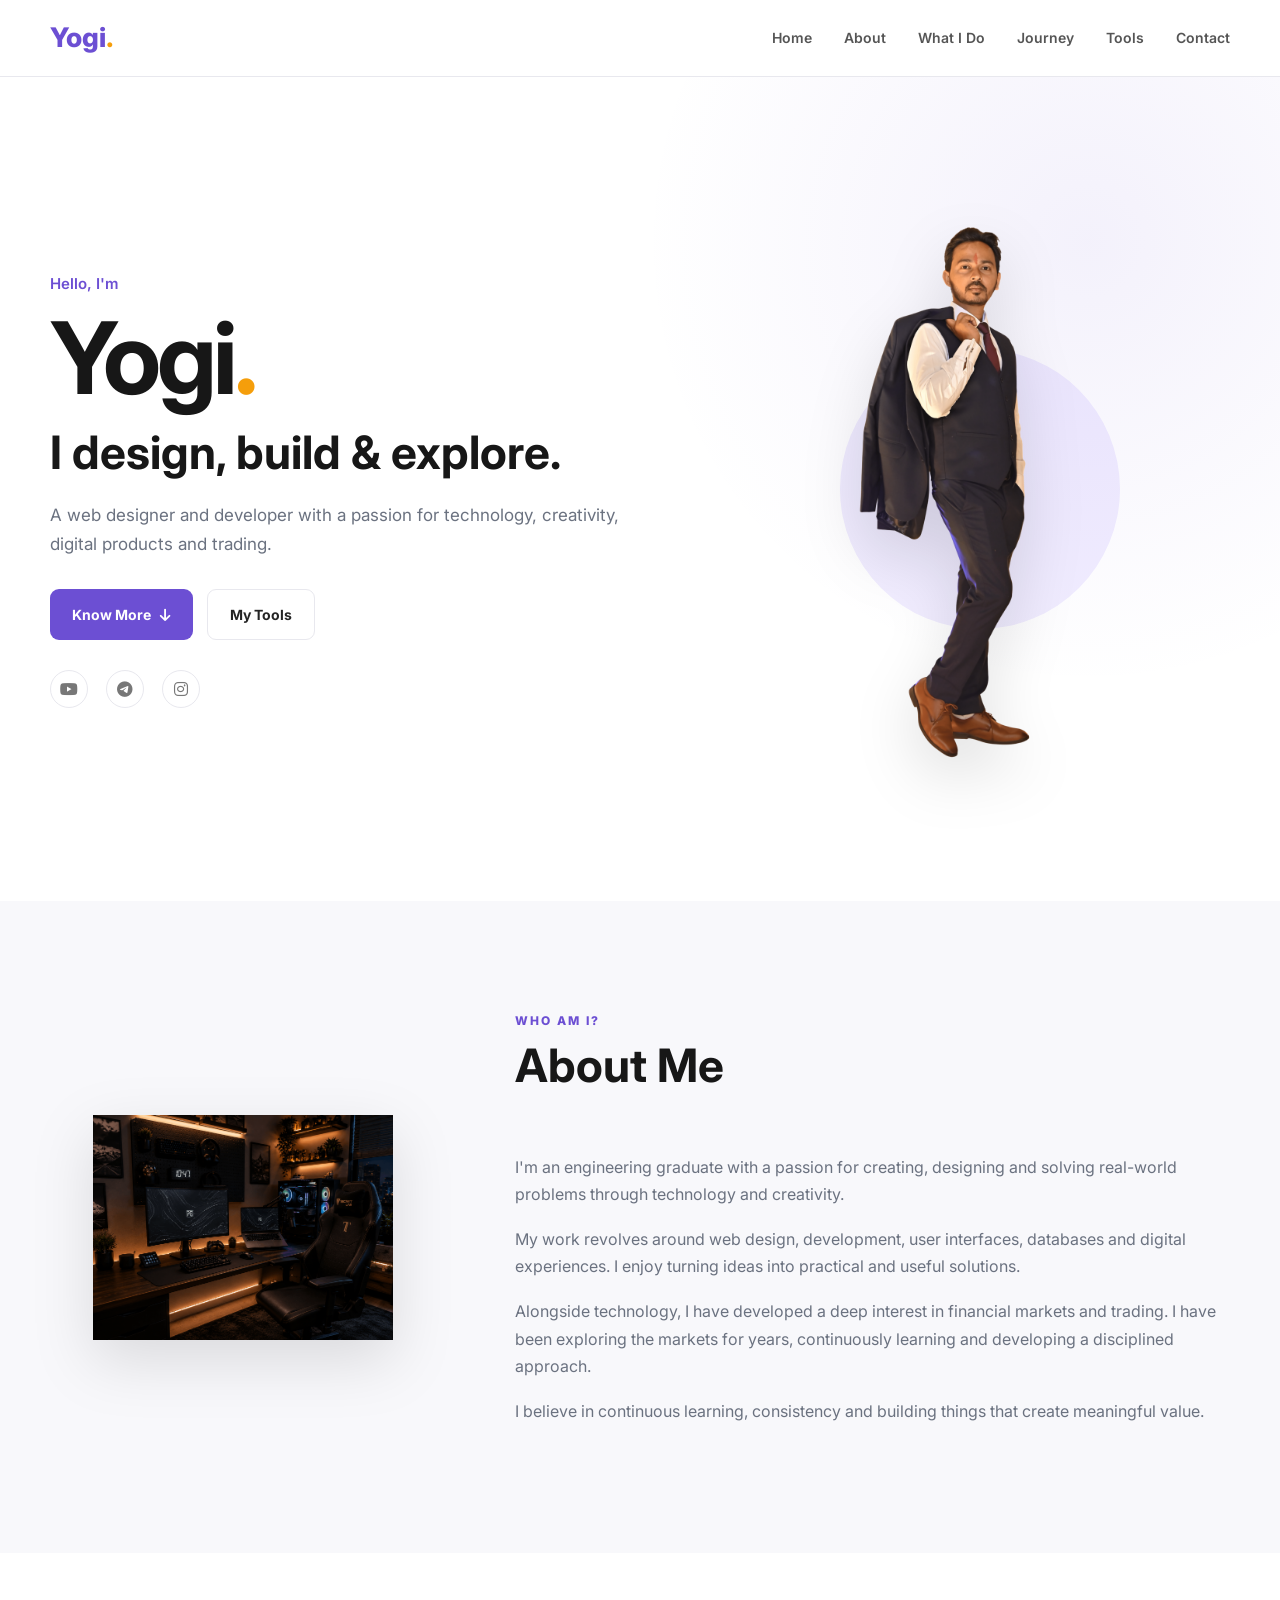
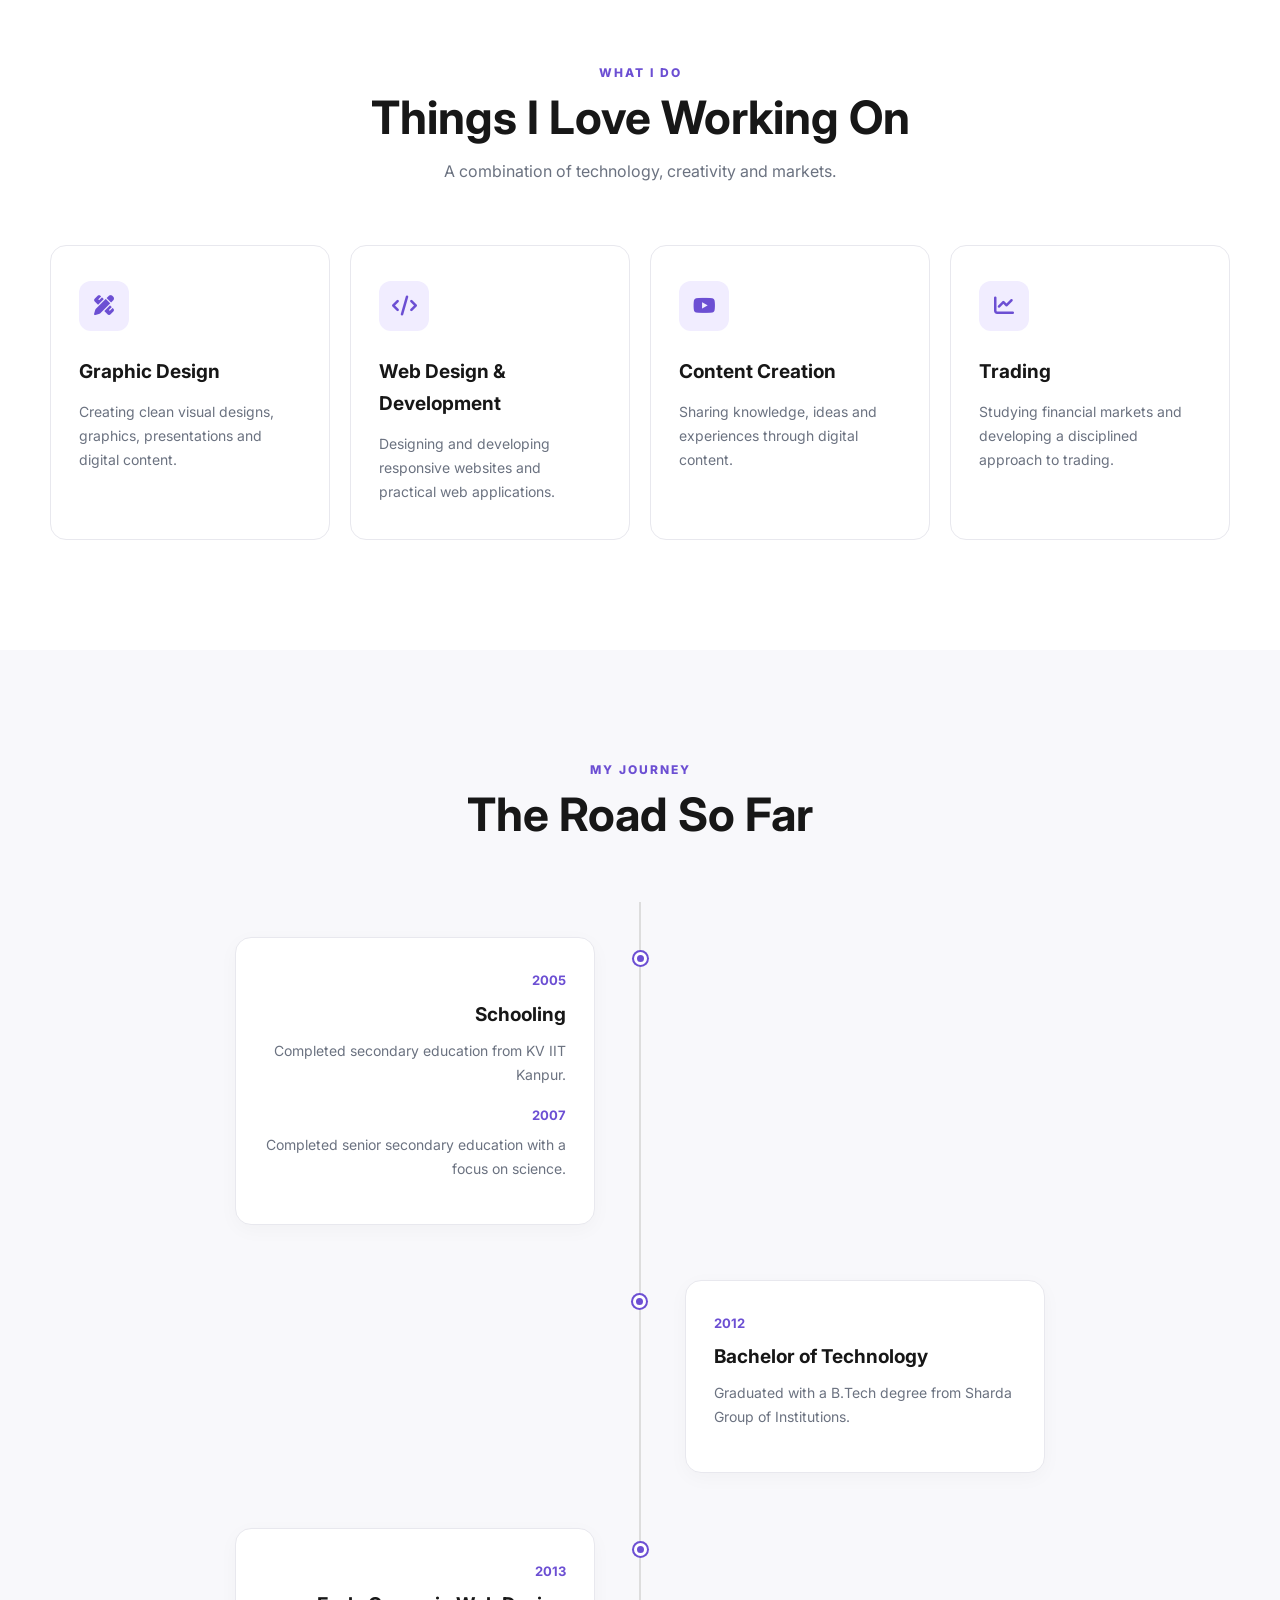
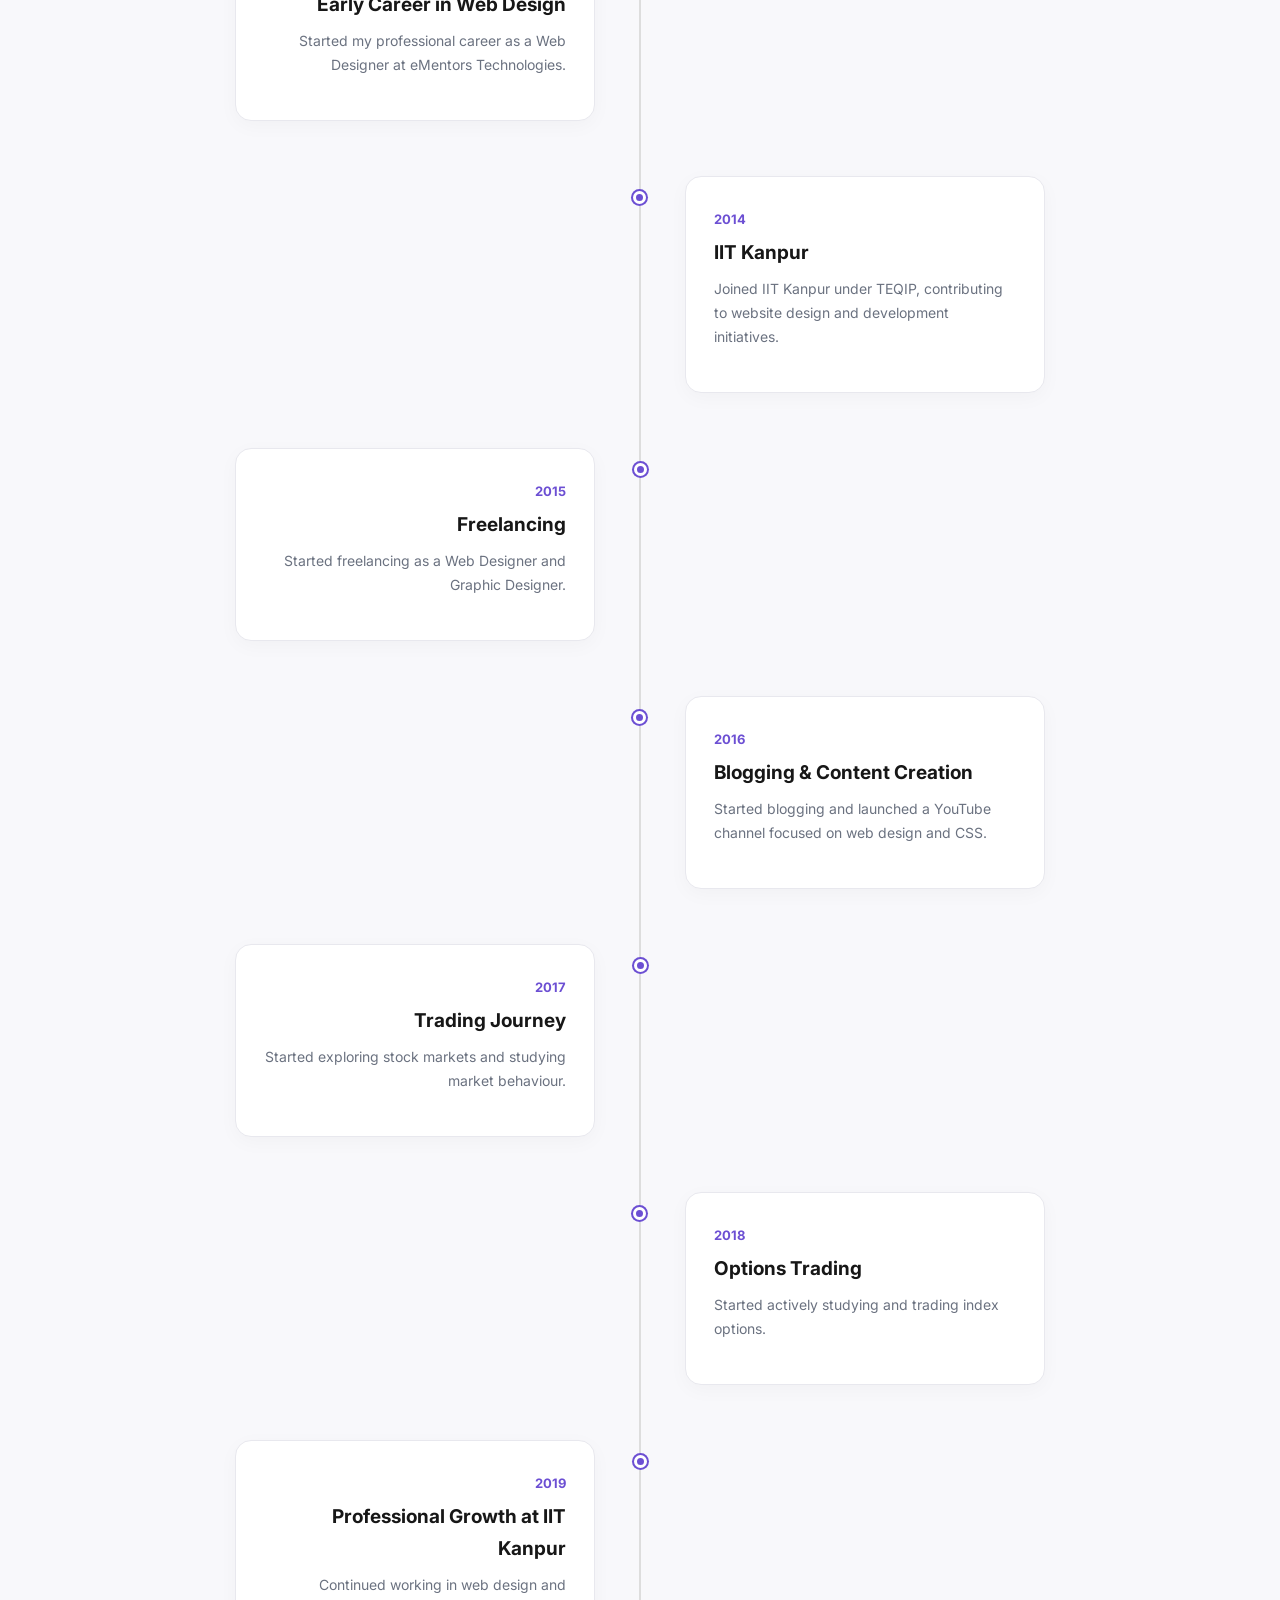
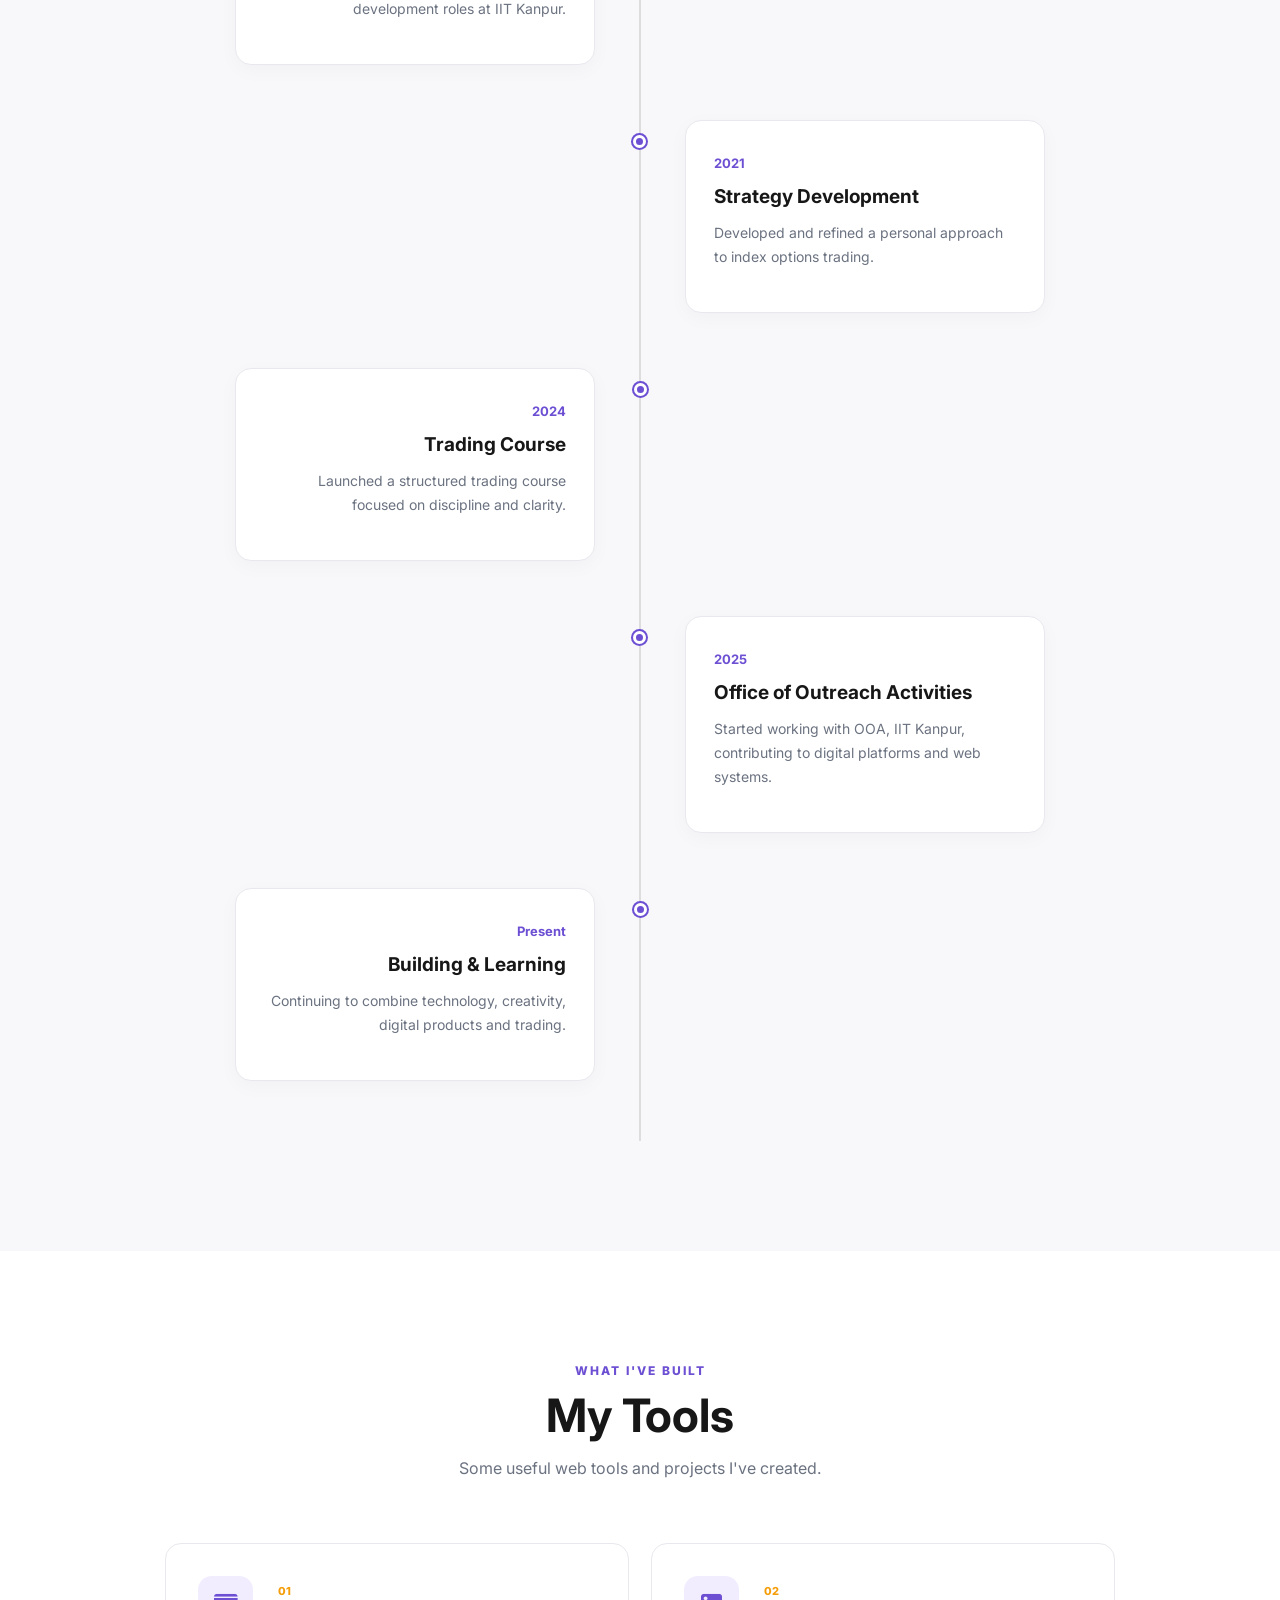
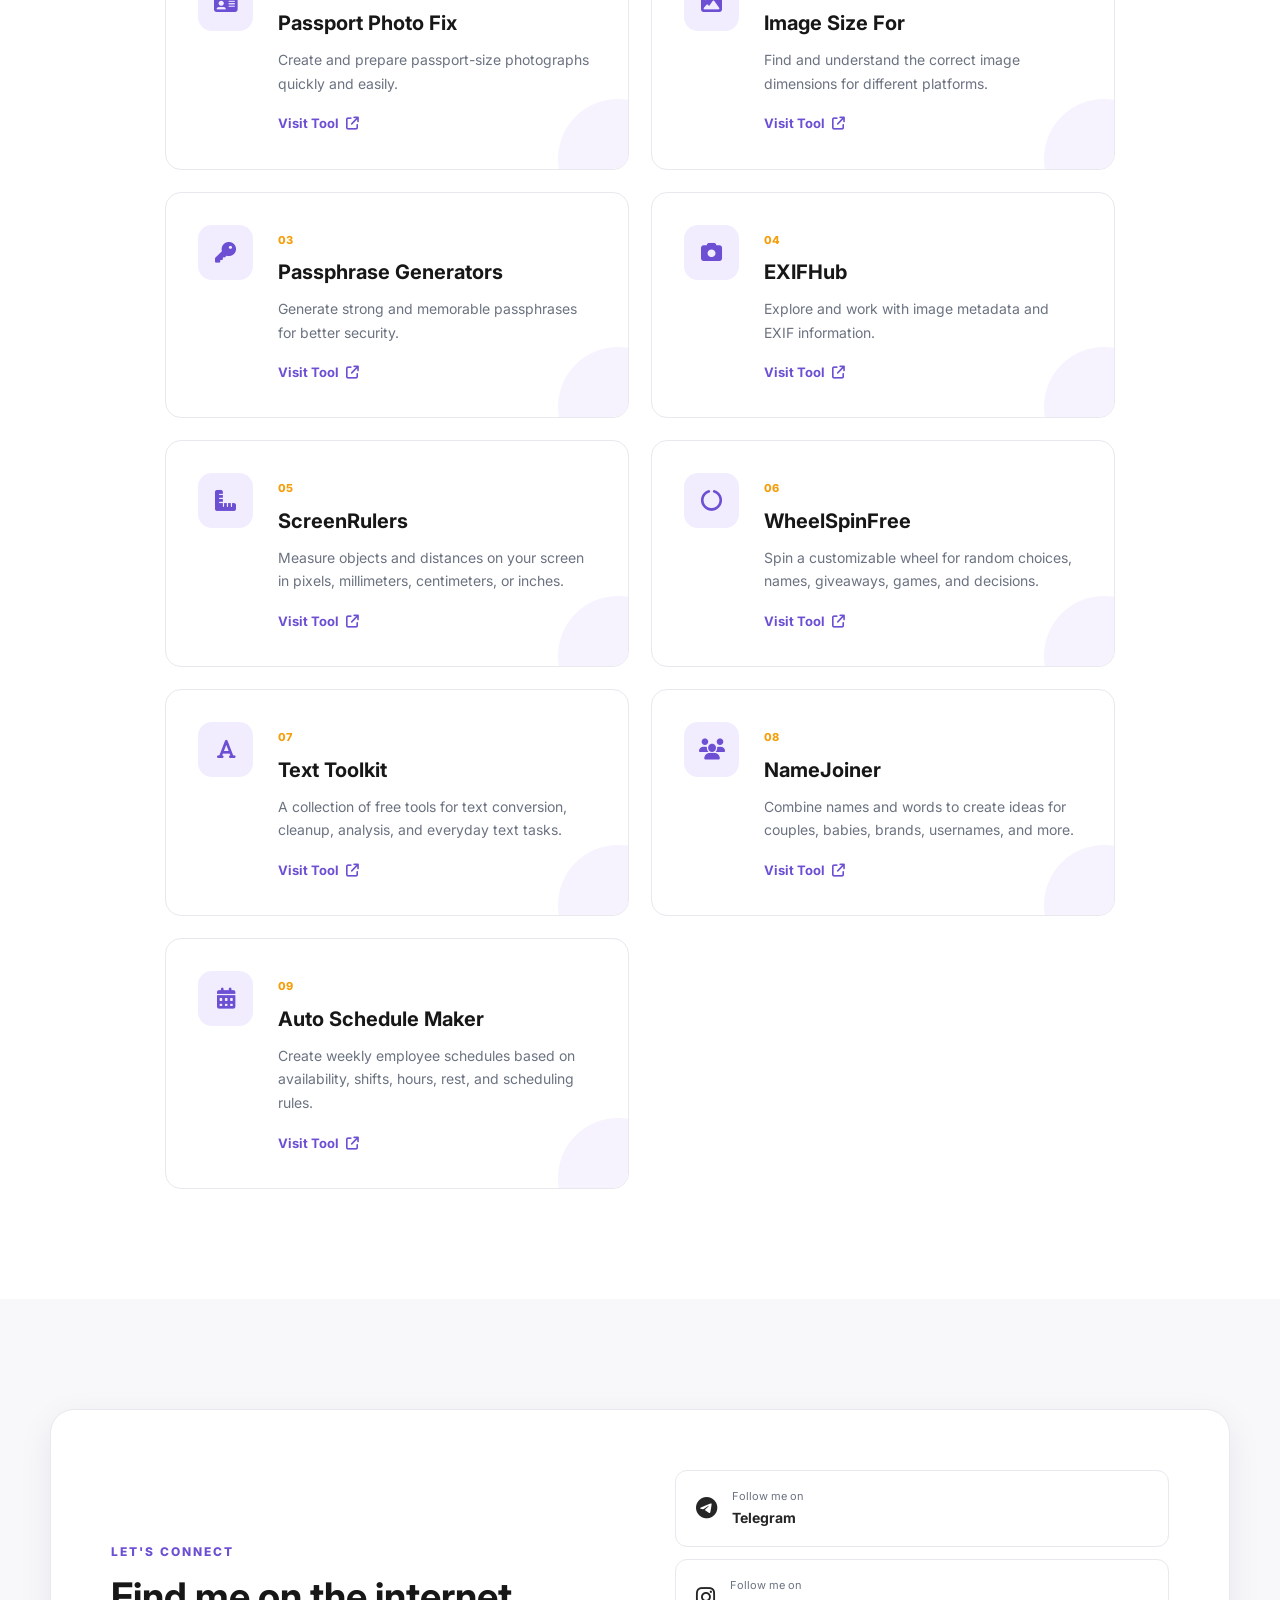
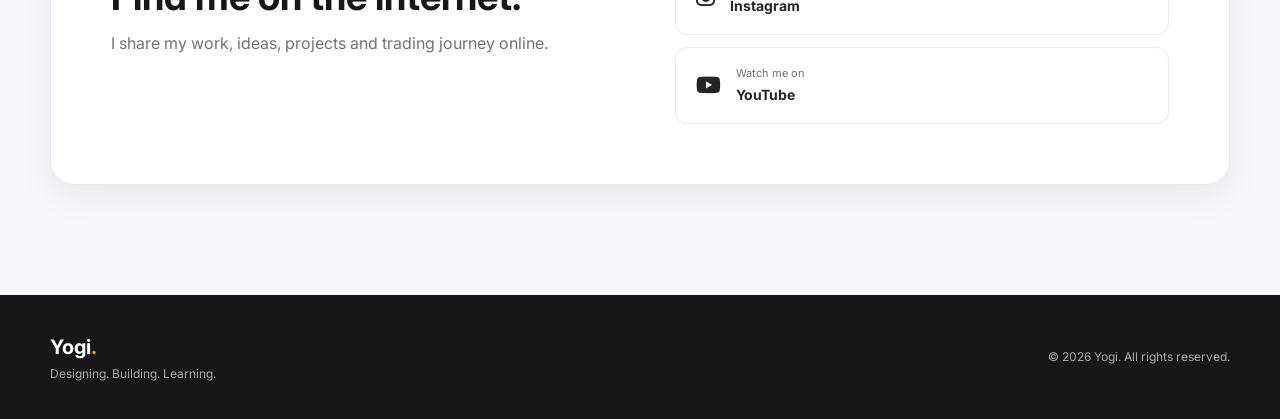
==== index.html @ 20ca82a8 "Add files via upload" ====
<!DOCTYPE html>
<html lang="en">
<head>
    <meta charset="UTF-8">
    <meta name="viewport" content="width=device-width, initial-scale=1.0">

    <title>Yogi | Designer, Developer & Trader</title>

    <meta name="description"
          content="Personal website of Yogi — web designer, developer, content creator and trader.">

    <link rel="icon" href="images/favicon.png">

    <!-- Google Font -->
    <link rel="preconnect" href="https://fonts.googleapis.com">
    <link rel="preconnect" href="https://fonts.gstatic.com" crossorigin>

    <link href="https://fonts.googleapis.com/css2?family=Inter:wght@400;500;600;700;800&display=swap"
          rel="stylesheet">

    <!-- Font Awesome -->
    <link rel="stylesheet"
          href="https://cdnjs.cloudflare.com/ajax/libs/font-awesome/6.5.2/css/all.min.css">

    <link rel="stylesheet" href="css/style.css">
</head>

<body>

<!-- ================= HEADER ================= -->

<header class="header" id="header">

    <div class="container nav-container">

        <a href="#home" class="logo">
            Yogi<span>.</span>
        </a>

        <nav class="nav" id="nav">

            <a href="#home">Home</a>
            <a href="#about">About</a>
            <a href="#services">What I Do</a>
            <a href="#journey">Journey</a>
            <a href="#tools">Tools</a>
            <a href="#contact">Contact</a>

        </nav>

        <button class="menu-toggle" id="menuToggle" aria-label="Toggle Menu">
            <i class="fa-solid fa-bars"></i>
        </button>

    </div>

</header>


<main>

<!-- ================= HERO ================= -->

<section class="hero" id="home">

    <div class="container hero-container">

        <div class="hero-content">

            <span class="hero-small">
                Hello, I'm
            </span>

            <h1>
                Yogi<span>.</span>
            </h1>

            <h2>
                I design, build & explore.
            </h2>

            <p>
                A web designer and developer with a passion for
                technology, creativity, digital products and trading.
            </p>

            <div class="hero-buttons">

                <a href="#about" class="btn btn-primary">
                    Know More
                    <i class="fa-solid fa-arrow-down"></i>
                </a>

                <a href="#tools" class="btn btn-outline">
                    My Tools
                </a>

            </div>

            <div class="social-links">

                <a href="https://www.youtube.com/@csPoint" target="_blank" aria-label="YouTube">
                    <i class="fa-brands fa-youtube"></i>
                </a>

                <a href="http://t.me/trade_index_option" target="_blank" aria-label="Telegram">
                    <i class="fa-brands fa-telegram"></i>
                </a>

                <a href="https://www.instagram.com/the.disciplined__trader" target="_blank" aria-label="Instagram">
                    <i class="fa-brands fa-instagram"></i>
                </a>

            </div>

        </div>


        <div class="hero-image">

            <div class="image-wrapper">

                <img src="images/Yogi21.png"
                     alt="Yogi">

            </div>

        </div>

    </div>

</section>


<!-- ================= ABOUT ================= -->

<section class="section about" id="about">

    <div class="container">


        <div class="about-grid">

            <div class="about-image">

                <img src="images/workstation.png"
                     alt="Yogi">

            </div>


            <div class="about-content">
                <div class="section-heading">

                    <span>WHO AM I?</span>

                    <h2>
                        About Me
                    </h2>

                </div>


                <p>
                    I'm an engineering graduate with a passion for
                    creating, designing and solving real-world problems
                    through technology and creativity.
                </p>

                <p>
                    My work revolves around web design, development,
                    user interfaces, databases and digital experiences.
                    I enjoy turning ideas into practical and useful
                    solutions.
                </p>

                <p>
                    Alongside technology, I have developed a deep
                    interest in financial markets and trading. I have
                    been exploring the markets for years, continuously
                    learning and developing a disciplined approach.
                </p>

                <p>
                    I believe in continuous learning, consistency and
                    building things that create meaningful value.
                </p>

<!--
                <div class="skills">

                    <div class="skill">

                        <div class="skill-header">
                            <span>HTML / CSS</span>
                            <span>95%</span>
                        </div>

                        <div class="skill-bar">
                            <span style="width:95%"></span>
                        </div>

                    </div>


                    <div class="skill">

                        <div class="skill-header">
                            <span>PHP / Drupal</span>
                            <span>85%</span>
                        </div>

                        <div class="skill-bar">
                            <span style="width:85%"></span>
                        </div>

                    </div>


                    <div class="skill">

                        <div class="skill-header">
                            <span>JavaScript</span>
                            <span>75%</span>
                        </div>

                        <div class="skill-bar">
                            <span style="width:75%"></span>
                        </div>

                    </div>


                    <div class="skill">

                        <div class="skill-header">
                            <span>Graphic Design</span>
                            <span>90%</span>
                        </div>

                        <div class="skill-bar">
                            <span style="width:90%"></span>
                        </div>

                    </div>

                </div>
-->
            </div>

        </div>

    </div>

</section>


<!-- ================= SERVICES ================= -->

<section class="section services" id="services">

    <div class="container">

        <div class="section-heading center">

            <span>WHAT I DO</span>

            <h2>
                Things I Love Working On
            </h2>

            <p>
                A combination of technology, creativity and markets.
            </p>

        </div>


        <div class="services-grid">

            <div class="service-card">

                <div class="service-icon">
                    <i class="fa-solid fa-pen-ruler"></i>
                </div>

                <h3>
                    Graphic Design
                </h3>

                <p>
                    Creating clean visual designs, graphics,
                    presentations and digital content.
                </p>

            </div>


            <div class="service-card">

                <div class="service-icon">
                    <i class="fa-solid fa-code"></i>
                </div>

                <h3>
                    Web Design & Development
                </h3>

                <p>
                    Designing and developing responsive websites
                    and practical web applications.
                </p>

            </div>


            <div class="service-card">

                <div class="service-icon">
                    <i class="fa-brands fa-youtube"></i>
                </div>

                <h3>
                    Content Creation
                </h3>

                <p>
                    Sharing knowledge, ideas and experiences
                    through digital content.
                </p>

            </div>


            <div class="service-card">

                <div class="service-icon">
                    <i class="fa-solid fa-chart-line"></i>
                </div>

                <h3>
                    Trading
                </h3>

                <p>
                    Studying financial markets and developing
                    a disciplined approach to trading.
                </p>

            </div>

        </div>

    </div>

</section>


<!-- ================= JOURNEY ================= -->

<section class="section journey" id="journey">

    <div class="container">

        <div class="section-heading center">

            <span>MY JOURNEY</span>

            <h2>
                The Road So Far
            </h2>

        </div>


        <div class="timeline">


            <!-- 2005 -->

            <div class="timeline-item">

                <div class="timeline-dot"></div>

                <div class="timeline-content">

                    <span class="timeline-year">
                        2005
                    </span>

                    <h3>
                        Schooling
                    </h3>

                    <p>
                        Completed secondary education from
                        KV IIT Kanpur.
                    </p>

                    <span class="timeline-year">
                        2007
                    </span>

                    <p>
                        Completed senior secondary education
                        with a focus on science.
                    </p>

                </div>

            </div>


            <!-- 2012 -->

            <div class="timeline-item">

                <div class="timeline-dot"></div>

                <div class="timeline-content">

                    <span class="timeline-year">
                        2012
                    </span>

                    <h3>
                        Bachelor of Technology
                    </h3>

                    <p>
                        Graduated with a B.Tech degree from
                        Sharda Group of Institutions.
                    </p>

                </div>

            </div>


            <!-- 2013 -->

            <div class="timeline-item">

                <div class="timeline-dot"></div>

                <div class="timeline-content">

                    <span class="timeline-year">
                        2013
                    </span>

                    <h3>
                        Early Career in Web Design
                    </h3>

                    <p>
                        Started my professional career as a
                        Web Designer at eMentors Technologies.
                    </p>

                </div>

            </div>


            <!-- 2014 -->

            <div class="timeline-item">

                <div class="timeline-dot"></div>

                <div class="timeline-content">

                    <span class="timeline-year">
                        2014
                    </span>

                    <h3>
                        IIT Kanpur
                    </h3>

                    <p>
                        Joined IIT Kanpur under TEQIP,
                        contributing to website design and
                        development initiatives.
                    </p>

                </div>

            </div>


            <!-- 2015 -->

            <div class="timeline-item">

                <div class="timeline-dot"></div>

                <div class="timeline-content">

                    <span class="timeline-year">
                        2015
                    </span>

                    <h3>
                        Freelancing
                    </h3>

                    <p>
                        Started freelancing as a Web Designer
                        and Graphic Designer.
                    </p>

                </div>

            </div>


            <!-- 2016 -->

            <div class="timeline-item">

                <div class="timeline-dot"></div>

                <div class="timeline-content">

                    <span class="timeline-year">
                        2016
                    </span>

                    <h3>
                        Blogging & Content Creation
                    </h3>

                    <p>
                        Started blogging and launched a YouTube
                        channel focused on web design and CSS.
                    </p>

                </div>

            </div>


            <!-- 2017 -->

            <div class="timeline-item">

                <div class="timeline-dot"></div>

                <div class="timeline-content">

                    <span class="timeline-year">
                        2017
                    </span>

                    <h3>
                        Trading Journey
                    </h3>

                    <p>
                        Started exploring stock markets and
                        studying market behaviour.
                    </p>

                </div>

            </div>


            <!-- 2018 -->

            <div class="timeline-item">

                <div class="timeline-dot"></div>

                <div class="timeline-content">

                    <span class="timeline-year">
                        2018
                    </span>

                    <h3>
                        Options Trading
                    </h3>

                    <p>
                        Started actively studying and trading
                        index options.
                    </p>

                </div>

            </div>


            <!-- 2019 -->

            <div class="timeline-item">

                <div class="timeline-dot"></div>

                <div class="timeline-content">

                    <span class="timeline-year">
                        2019
                    </span>

                    <h3>
                        Professional Growth at IIT Kanpur
                    </h3>

                    <p>
                        Continued working in web design and
                        development roles at IIT Kanpur.
                    </p>

                </div>

            </div>


            <!-- 2021 -->

            <div class="timeline-item">

                <div class="timeline-dot"></div>

                <div class="timeline-content">

                    <span class="timeline-year">
                        2021
                    </span>

                    <h3>
                        Strategy Development
                    </h3>

                    <p>
                        Developed and refined a personal
                        approach to index options trading.
                    </p>

                </div>

            </div>


            <!-- 2024 -->

            <div class="timeline-item">

                <div class="timeline-dot"></div>

                <div class="timeline-content">

                    <span class="timeline-year">
                        2024
                    </span>

                    <h3>
                        Trading Course
                    </h3>

                    <p>
                        Launched a structured trading course
                        focused on discipline and clarity.
                    </p>

                </div>

            </div>


            <!-- 2025 -->

            <div class="timeline-item">

                <div class="timeline-dot"></div>

                <div class="timeline-content">

                    <span class="timeline-year">
                        2025
                    </span>

                    <h3>
                        Office of Outreach Activities
                    </h3>

                    <p>
                        Started working with OOA, IIT Kanpur,
                        contributing to digital platforms and
                        web systems.
                    </p>

                </div>

            </div>


            <!-- Present -->

            <div class="timeline-item">

                <div class="timeline-dot"></div>

                <div class="timeline-content">

                    <span class="timeline-year">
                        Present
                    </span>

                    <h3>
                        Building & Learning
                    </h3>

                    <p>
                        Continuing to combine technology,
                        creativity, digital products and
                        trading.
                    </p>

                </div>

            </div>

        </div>

    </div>

</section>


<!-- ================= TOOLS ================= -->
<section class="section tools" id="tools">
    <div class="container">
        <div class="section-heading center">
            <span>WHAT I'VE BUILT</span>
            <h2>My Tools</h2>
            <p>Some useful web tools and projects I've created.</p>
        </div>

        <div class="tools-grid">

            <!-- Passport Photo Fix -->
            <a href="https://passportphotofix.com/" target="_blank" class="tool-card">
                <div class="tool-icon">
                    <i class="fa-solid fa-id-card"></i>
                </div>
                <div class="tool-content">
                    <span class="tool-number">01</span>
                    <h3>Passport Photo Fix</h3>
                    <p>Create and prepare passport-size photographs quickly and easily.</p>
                    <span class="tool-link">
                        Visit Tool
                        <i class="fa-solid fa-arrow-up-right-from-square"></i>
                    </span>
                </div>
            </a>

            <!-- Image Size For -->
            <a href="https://imagesizefor.com/" target="_blank" class="tool-card">
                <div class="tool-icon">
                    <i class="fa-solid fa-image"></i>
                </div>
                <div class="tool-content">
                    <span class="tool-number">02</span>
                    <h3>Image Size For</h3>
                    <p>Find and understand the correct image dimensions for different platforms.</p>
                    <span class="tool-link">
                        Visit Tool
                        <i class="fa-solid fa-arrow-up-right-from-square"></i>
                    </span>
                </div>
            </a>

            <!-- Passphrase Generators -->
            <a href="https://passphrasegenerators.com/" target="_blank" class="tool-card">
                <div class="tool-icon">
                    <i class="fa-solid fa-key"></i>
                </div>
                <div class="tool-content">
                    <span class="tool-number">03</span>
                    <h3>Passphrase Generators</h3>
                    <p>Generate strong and memorable passphrases for better security.</p>
                    <span class="tool-link">
                        Visit Tool
                        <i class="fa-solid fa-arrow-up-right-from-square"></i>
                    </span>
                </div>
            </a>

            <!-- EXIFHub -->
            <a href="https://exifhub.com/" target="_blank" class="tool-card">
                <div class="tool-icon">
                    <i class="fa-solid fa-camera"></i>
                </div>
                <div class="tool-content">
                    <span class="tool-number">04</span>
                    <h3>EXIFHub</h3>
                    <p>Explore and work with image metadata and EXIF information.</p>
                    <span class="tool-link">
                        Visit Tool
                        <i class="fa-solid fa-arrow-up-right-from-square"></i>
                    </span>
                </div>
            </a>

            <!-- ScreenRulers -->
            <a href="https://screenrulers.com/" target="_blank" class="tool-card">
                <div class="tool-icon">
                    <i class="fa-solid fa-ruler-combined"></i>
                </div>
                <div class="tool-content">
                    <span class="tool-number">05</span>
                    <h3>ScreenRulers</h3>
                    <p>Measure objects and distances on your screen in pixels, millimeters, centimeters, or inches.</p>
                    <span class="tool-link">
                        Visit Tool
                        <i class="fa-solid fa-arrow-up-right-from-square"></i>
                    </span>
                </div>
            </a>

            <!-- WheelSpinFree -->
            <a href="https://wheelspinfree.com/" target="_blank" class="tool-card">
                <div class="tool-icon">
                    <i class="fa-solid fa-circle-notch"></i>
                </div>
                <div class="tool-content">
                    <span class="tool-number">06</span>
                    <h3>WheelSpinFree</h3>
                    <p>Spin a customizable wheel for random choices, names, giveaways, games, and decisions.</p>
                    <span class="tool-link">
                        Visit Tool
                        <i class="fa-solid fa-arrow-up-right-from-square"></i>
                    </span>
                </div>
            </a>

            <!-- Text Toolkit -->
            <a href="https://texttoolkit.dev/" target="_blank" class="tool-card">
                <div class="tool-icon">
                    <i class="fa-solid fa-font"></i>
                </div>
                <div class="tool-content">
                    <span class="tool-number">07</span>
                    <h3>Text Toolkit</h3>
                    <p>A collection of free tools for text conversion, cleanup, analysis, and everyday text tasks.</p>
                    <span class="tool-link">
                        Visit Tool
                        <i class="fa-solid fa-arrow-up-right-from-square"></i>
                    </span>
                </div>
            </a>

            <!-- NameJoiner -->
            <a href="https://namejoiner.com/" target="_blank" class="tool-card">
                <div class="tool-icon">
                    <i class="fa-solid fa-users"></i>
                </div>
                <div class="tool-content">
                    <span class="tool-number">08</span>
                    <h3>NameJoiner</h3>
                    <p>Combine names and words to create ideas for couples, babies, brands, usernames, and more.</p>
                    <span class="tool-link">
                        Visit Tool
                        <i class="fa-solid fa-arrow-up-right-from-square"></i>
                    </span>
                </div>
            </a>

            <!-- Auto Schedule Maker -->
            <a href="https://autoschedulemaker.com/" target="_blank" class="tool-card">
                <div class="tool-icon">
                    <i class="fa-solid fa-calendar-days"></i>
                </div>
                <div class="tool-content">
                    <span class="tool-number">09</span>
                    <h3>Auto Schedule Maker</h3>
                    <p>Create weekly employee schedules based on availability, shifts, hours, rest, and scheduling rules.</p>
                    <span class="tool-link">
                        Visit Tool
                        <i class="fa-solid fa-arrow-up-right-from-square"></i>
                    </span>
                </div>
            </a>

        </div>
    </div>
</section>

<!-- ================= CONTACT ================= -->

<section class="section contact" id="contact">

    <div class="container">

        <div class="contact-box">

            <div class="contact-content">

                <span>
                    LET'S CONNECT
                </span>

                <h2>
                    Find me on the internet.
                </h2>

                <p>
                    I share my work, ideas, projects and
                    trading journey online.
                </p>

            </div>


            <div class="contact-links">

                <a href="http://t.me/trade_index_option" target="_blank">

                    <i class="fa-brands fa-telegram"></i>

                    <div>
                        <small>Follow me on</small>
                        <strong>Telegram</strong>
                    </div>

                </a>


                <a href="https://www.instagram.com/the.disciplined__trader" target="_blank">

                    <i class="fa-brands fa-instagram"></i>

                    <div>
                        <small>Follow me on</small>
                        <strong>Instagram</strong>
                    </div>

                </a>


                <a href="https://www.youtube.com/@csPoint" target="_blank">

                    <i class="fa-brands fa-youtube"></i>

                    <div>
                        <small>Watch me on</small>
                        <strong>YouTube</strong>
                    </div>

                </a>

            </div>

        </div>

    </div>

</section>

</main>


<!-- ================= FOOTER ================= -->

<footer class="footer">

    <div class="container footer-container">

        <div>
            <strong>Yogi<span>.</span></strong>

            <p>
                Designing. Building. Learning.
            </p>
        </div>


        <p>
            © <span id="year"></span> Yogi. All rights reserved.
        </p>

    </div>

</footer>


<script src="js/script.js"></script>

</body>
</html>
---- css/style.css ----
/* =========================================
   RESET
========================================= */

* {
    margin: 0;
    padding: 0;
    box-sizing: border-box;
}

html {
    scroll-behavior: smooth;
}

body {
    font-family: "Inter", sans-serif;
    background: #ffffff;
    color: #252525;
    line-height: 1.7;
}

img {
    max-width: 100%;
    display: block;
}

a {
    text-decoration: none;
    color: inherit;
}

button {
    font-family: inherit;
}


/* =========================================
   VARIABLES
========================================= */

:root {

    --primary: #6c4fd3;
    --primary-dark: #553bb5;
    --secondary: #f59e0b;

    --text: #242424;
    --text-light: #6b7280;

    --heading: #171717;

    --background: #ffffff;
    --background-soft: #f8f8fb;

    --border: #e8e8ee;

    --card: #ffffff;

    --shadow:
        0 10px 35px rgba(30, 30, 60, 0.07);

    --radius: 16px;

    --container: 1180px;
}


/* =========================================
   CONTAINER
========================================= */

.container {
    width: min(var(--container), calc(100% - 40px));
    margin: auto;
}


/* =========================================
   HEADER
========================================= */

.header {
    position: sticky;
    top: 0;
    z-index: 1000;

    background: rgba(255, 255, 255, 0.94);

    backdrop-filter: blur(12px);

    border-bottom: 1px solid var(--border);
}

.nav-container {
    height: 76px;

    display: flex;
    align-items: center;
    justify-content: space-between;
}

.logo {
    font-size: 27px;
    font-weight: 800;

    color: var(--primary);
}

.logo span {
    color: var(--secondary);
}


.nav {
    display: flex;
    align-items: center;
    gap: 32px;
}

.nav a {
    font-size: 14px;
    font-weight: 600;

    color: #555;

    transition: 0.25s ease;
}

.nav a:hover {
    color: var(--primary);
}


.menu-toggle {
    display: none;

    border: 0;
    background: transparent;

    font-size: 24px;

    color: var(--text);

    cursor: pointer;
}


/* =========================================
   HERO
========================================= */

.hero {
    min-height: calc(100vh - 76px);

    display: flex;
    align-items: center;

    background:
        radial-gradient(
            circle at 85% 20%,
            rgba(108, 79, 211, 0.08),
            transparent 35%
        );
}

.hero-container {

    display: grid;

    grid-template-columns:
        1.1fr
        0.9fr;

    align-items: center;

    gap: 70px;

    padding-top: 70px;
    padding-bottom: 70px;
}


.hero-small {
    display: inline-block;

    margin-bottom: 12px;

    font-size: 15px;

    font-weight: 600;

    color: var(--primary);
}


.hero h1 {
    font-size: clamp(60px, 8vw, 100px);

    line-height: 1;

    letter-spacing: -4px;

    color: var(--heading);
}

.hero h1 span {
    color: var(--secondary);
}


.hero h2 {
    margin-top: 18px;

    font-size: clamp(28px, 4vw, 46px);

    line-height: 1.15;

    color: var(--heading);
}


.hero p {
    max-width: 620px;

    margin-top: 22px;

    font-size: 17px;

    color: var(--text-light);
}


.hero-buttons {
    display: flex;

    gap: 14px;

    margin-top: 30px;
}


.btn {
    display: inline-flex;

    align-items: center;
    gap: 9px;

    padding: 13px 22px;

    border-radius: 9px;

    font-size: 14px;

    font-weight: 700;

    transition: 0.25s ease;
}


.btn-primary {
    background: var(--primary);

    color: #ffffff;
}

.btn-primary:hover {
    background: var(--primary-dark);

    transform: translateY(-2px);
}


.btn-outline {

    border: 1px solid var(--border);

    color: var(--text);

    background: #fff;
}

.btn-outline:hover {

    border-color: var(--primary);

    color: var(--primary);
}


.social-links {

    display: flex;

    gap: 18px;

    margin-top: 30px;
}

.social-links a {

    width: 38px;
    height: 38px;

    display: flex;

    align-items: center;
    justify-content: center;

    border: 1px solid var(--border);

    border-radius: 50%;

    color: #777;

    transition: 0.25s ease;
}

.social-links a:hover {

    color: var(--primary);

    border-color: var(--primary);

    transform: translateY(-3px);
}


/* HERO IMAGE */

.hero-image {

    display: flex;

    justify-content: center;
}

.image-wrapper {

    width: min(390px, 100%);

    position: relative;
}

.image-wrapper::before {

    content: "";

    position: absolute;

    width: 280px;
    height: 280px;

    border-radius: 50%;

    background: #f1edff;

    top: 50%;
    left: 50%;

    transform: translate(-50%, -50%);

    z-index: -1;
}

.image-wrapper img {

    width: 100%;

    filter: drop-shadow(
        0 25px 30px rgba(0,0,0,0.12)
    );
}


/* =========================================
   SECTION
========================================= */

.section {

    padding: 110px 0;
}

.about,
.journey {

    background: var(--background-soft);
}


.section-heading {

    margin-bottom: 60px;
}

.section-heading.center {

    text-align: center;
}

.section-heading span {

    display: block;

    margin-bottom: 7px;

    font-size: 12px;

    font-weight: 800;

    letter-spacing: 2px;

    color: var(--primary);
}


.section-heading h2 {

    font-size: clamp(32px, 5vw, 46px);

    line-height: 1.2;

    color: var(--heading);
}

.section-heading p {

    max-width: 600px;

    margin: 12px auto 0;

    color: var(--text-light);
}


/* =========================================
   ABOUT
========================================= */

.about-grid {

    display: grid;

    grid-template-columns: 0.7fr 1.3fr;

    align-items: center;

    gap: 80px;
}


.about-image {

    display: flex;

    justify-content: center;
}


.about-image img {

    width: 300px;

    filter:
        drop-shadow(
            0 20px 30px rgba(0,0,0,0.12)
        );
}


.about-content p {

    margin-bottom: 18px;

    color: var(--text-light);

    font-size: 16px;
}


/* =========================================
   SKILLS
========================================= */

.skills {

    margin-top: 35px;
}


.skill {

    margin-bottom: 20px;
}


.skill-header {

    display: flex;

    justify-content: space-between;

    margin-bottom: 7px;

    font-size: 13px;

    font-weight: 600;
}


.skill-header span:last-child {

    color: var(--primary);
}


.skill-bar {

    height: 7px;

    overflow: hidden;

    border-radius: 10px;

    background: #e6e6eb;
}


.skill-bar span {

    display: block;

    height: 100%;

    border-radius: inherit;

    background: var(--primary);
}


/* =========================================
   SERVICES
========================================= */

.services-grid {

    display: grid;

    grid-template-columns:
        repeat(4, 1fr);

    gap: 20px;
}


.service-card {

    padding: 35px 28px;

    border: 1px solid var(--border);

    border-radius: var(--radius);

    background: var(--card);

    transition: 0.3s ease;
}


.service-card:hover {

    transform: translateY(-6px);

    box-shadow: var(--shadow);

    border-color:
        rgba(108, 79, 211, 0.25);
}


.service-icon {

    width: 50px;
    height: 50px;

    display: flex;

    align-items: center;
    justify-content: center;

    margin-bottom: 25px;

    border-radius: 12px;

    background: #f1edff;

    color: var(--primary);

    font-size: 20px;
}


.service-card h3 {

    font-size: 19px;

    margin-bottom: 12px;

    color: var(--heading);
}


.service-card p {

    font-size: 14px;

    color: var(--text-light);
}


/* =========================================
   JOURNEY
========================================= */

.timeline {

    position: relative;

    max-width: 900px;

    margin: auto;

    padding: 20px 0;
}


.timeline::before {

    content: "";

    position: absolute;

    top: 0;
    bottom: 0;

    left: 50%;

    width: 2px;

    background: #ddd;

    transform: translateX(-50%);
}


.timeline-item {

    position: relative;

    width: 50%;

    padding: 15px 45px;

    margin-bottom: 25px;
}


.timeline-item:nth-child(odd) {

    left: 0;

    text-align: right;
}


.timeline-item:nth-child(even) {

    left: 50%;
}


.timeline-dot {

    position: absolute;

    top: 30px;

    width: 13px;
    height: 13px;

    border-radius: 50%;

    background: var(--primary);

    border: 3px solid #fff;

    box-shadow:
        0 0 0 2px var(--primary);

    z-index: 2;
}


.timeline-item:nth-child(odd)
.timeline-dot {

    right: -7px;
}


.timeline-item:nth-child(even)
.timeline-dot {

    left: -7px;
}


.timeline-content {

    padding: 28px;

    border: 1px solid var(--border);

    border-radius: var(--radius);

    background: #fff;

    box-shadow:
        0 5px 20px rgba(0,0,0,0.03);
}


.timeline-year {

    display: inline-block;

    margin-bottom: 7px;

    font-size: 13px;

    font-weight: 700;

    color: var(--primary);
}


.timeline-content h3 {

    margin-bottom: 8px;

    font-size: 19px;

    color: var(--heading);
}


.timeline-content p {

    margin-bottom: 15px;

    font-size: 14px;

    color: var(--text-light);
}


/* =========================================
   TOOLS
========================================= */

.tools {
    background: #fff;
}

.tools-grid {
    display: grid;
    grid-template-columns: repeat(2, 1fr);
    gap: 22px;
    max-width: 950px;
    margin: auto;
}

.tool-card {
    position: relative;
    display: flex;
    gap: 25px;
    padding: 32px;
    border: 1px solid var(--border);
    border-radius: var(--radius);
    background: #fff;
    transition: 0.3s ease;
    overflow: hidden;
}

.tool-card::after {
    content: "";
    position: absolute;
    width: 120px;
    height: 120px;
    border-radius: 50%;
    background: #f6f3ff;
    right: -50px;
    bottom: -50px;
    z-index: 0;
}

.tool-card:hover {
    transform: translateY(-5px);
    border-color: rgba(108,79,211,0.35);
    box-shadow: var(--shadow);
}

.tool-icon {
    flex-shrink: 0;
    width: 55px;
    height: 55px;
    display: flex;
    align-items: center;
    justify-content: center;
    border-radius: 14px;
    background: #f1edff;
    color: var(--primary);
    font-size: 21px;
    z-index: 1;
}

.tool-content {
    position: relative;
    z-index: 1;
}

.tool-number {
    font-size: 11px;
    font-weight: 800;
    color: var(--secondary);
}

.tool-content h3 {
    margin: 3px 0 8px;
    font-size: 20px;
    color: var(--heading);
}

.tool-content p {
    font-size: 14px;
    color: var(--text-light);
    margin-bottom: 14px;
}

.tool-link {
    display: inline-flex;
    align-items: center;
    gap: 7px;
    font-size: 13px;
    font-weight: 700;
    color: var(--primary);
}

/* =========================================
   CONTACT
========================================= */

.contact {

    background: var(--background-soft);
}


.contact-box {

    display: grid;

    grid-template-columns: 1fr 1fr;

    gap: 70px;

    align-items: center;

    padding: 60px;

    border-radius: 24px;

    background: #fff;

    border: 1px solid var(--border);

    box-shadow: var(--shadow);
}


.contact-content > span {

    font-size: 12px;

    font-weight: 800;

    letter-spacing: 2px;

    color: var(--primary);
}


.contact-content h2 {

    margin: 10px 0;

    font-size: 38px;

    line-height: 1.2;

    color: var(--heading);
}


.contact-content p {

    color: var(--text-light);
}


.contact-links {

    display: grid;

    gap: 12px;
}


.contact-links a {

    display: flex;

    align-items: center;

    gap: 15px;

    padding: 16px 20px;

    border: 1px solid var(--border);

    border-radius: 12px;

    transition: 0.25s ease;
}


.contact-links a:hover {

    border-color: var(--primary);

    color: var(--primary);
}


.contact-links i {

    font-size: 22px;
}


.contact-links small {

    display: block;

    font-size: 11px;

    color: var(--text-light);
}


.contact-links strong {

    display: block;

    font-size: 14px;
}


/* =========================================
   FOOTER
========================================= */

.footer {

    padding: 35px 0;

    background: #171717;

    color: #fff;
}


.footer-container {

    display: flex;

    align-items: center;

    justify-content: space-between;
}


.footer strong {

    font-size: 20px;
}


.footer strong span {

    color: var(--secondary);
}


.footer p {

    font-size: 12px;

    color: #aaa;
}


/* =========================================
   RESPONSIVE
========================================= */

@media (max-width: 1000px) {

    .services-grid {

        grid-template-columns:
            repeat(2, 1fr);
    }

    .hero-container {

        grid-template-columns: 1fr;

        text-align: center;
    }

    .hero p {

        margin-left: auto;
        margin-right: auto;
    }

    .hero-buttons,
    .social-links {

        justify-content: center;
    }

    .hero-image {

        order: -1;
    }

    .image-wrapper {

        width: 280px;
    }

    .about-grid {

        grid-template-columns: 1fr;

        gap: 40px;
    }

    .about-image {

        order: -1;
    }

    .about-content {

        max-width: 800px;

        margin: auto;
    }

    .contact-box {

        grid-template-columns: 1fr;

        gap: 35px;
    }
}


@media (max-width: 768px) {

    .container {

        width: min(
            var(--container),
            calc(100% - 30px)
        );
    }


    .nav {

        position: absolute;

        top: 76px;

        left: 0;

        right: 0;

        display: none;

        flex-direction: column;

        align-items: stretch;

        gap: 0;

        padding: 10px 20px 20px;

        background: #fff;

        border-bottom: 1px solid var(--border);

        box-shadow: 0 10px 20px rgba(0,0,0,0.05);
    }


    .nav.active {

        display: flex;
    }


    .nav a {

        padding: 12px 0;

        border-bottom: 1px solid #f1f1f1;
    }


    .menu-toggle {

        display: block;
    }


    .section {

        padding: 80px 0;
    }


    .services-grid {

        grid-template-columns: 1fr;
    }


    .tools-grid {

        grid-template-columns: 1fr;
    }


    .timeline::before {

        left: 10px;

        transform: none;
    }


    .timeline-item,
    .timeline-item:nth-child(even),
    .timeline-item:nth-child(odd) {

        width: 100%;

        left: 0;

        padding-left: 40px;

        padding-right: 0;

        text-align: left;
    }


    .timeline-dot,
    .timeline-item:nth-child(odd) .timeline-dot,
    .timeline-item:nth-child(even) .timeline-dot {

        left: 4px;

        right: auto;
    }


    .contact-box {

        padding: 35px 25px;
    }


    .footer-container {

        flex-direction: column;

        gap: 12px;

        text-align: center;
    }
}


@media (max-width: 500px) {

    .hero h1 {

        font-size: 64px;

        letter-spacing: -3px;
    }


    .hero h2 {

        font-size: 29px;
    }


    .hero-buttons {

        flex-direction: column;
    }


    .btn {

        justify-content: center;
    }


    .tool-card {

        flex-direction: column;

        padding: 25px;
    }


    .contact-content h2 {

        font-size: 30px;
    }
}
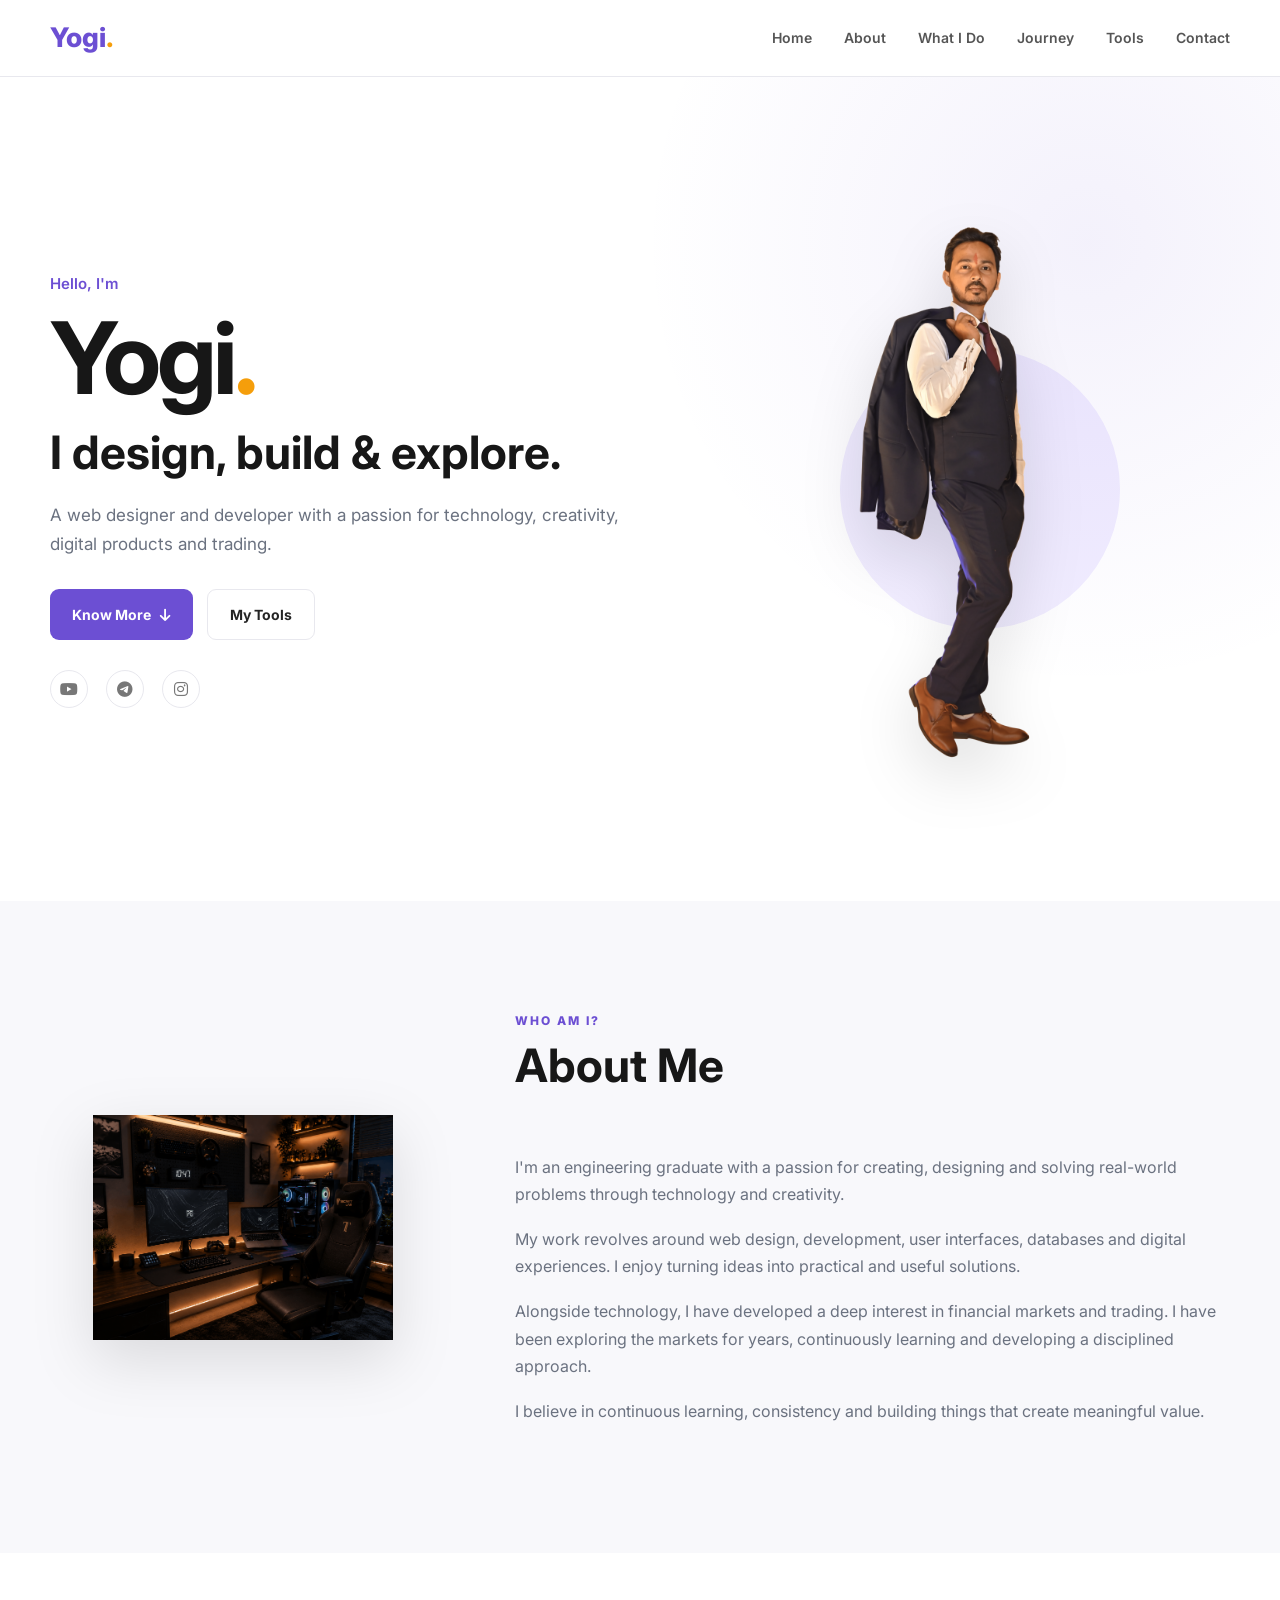
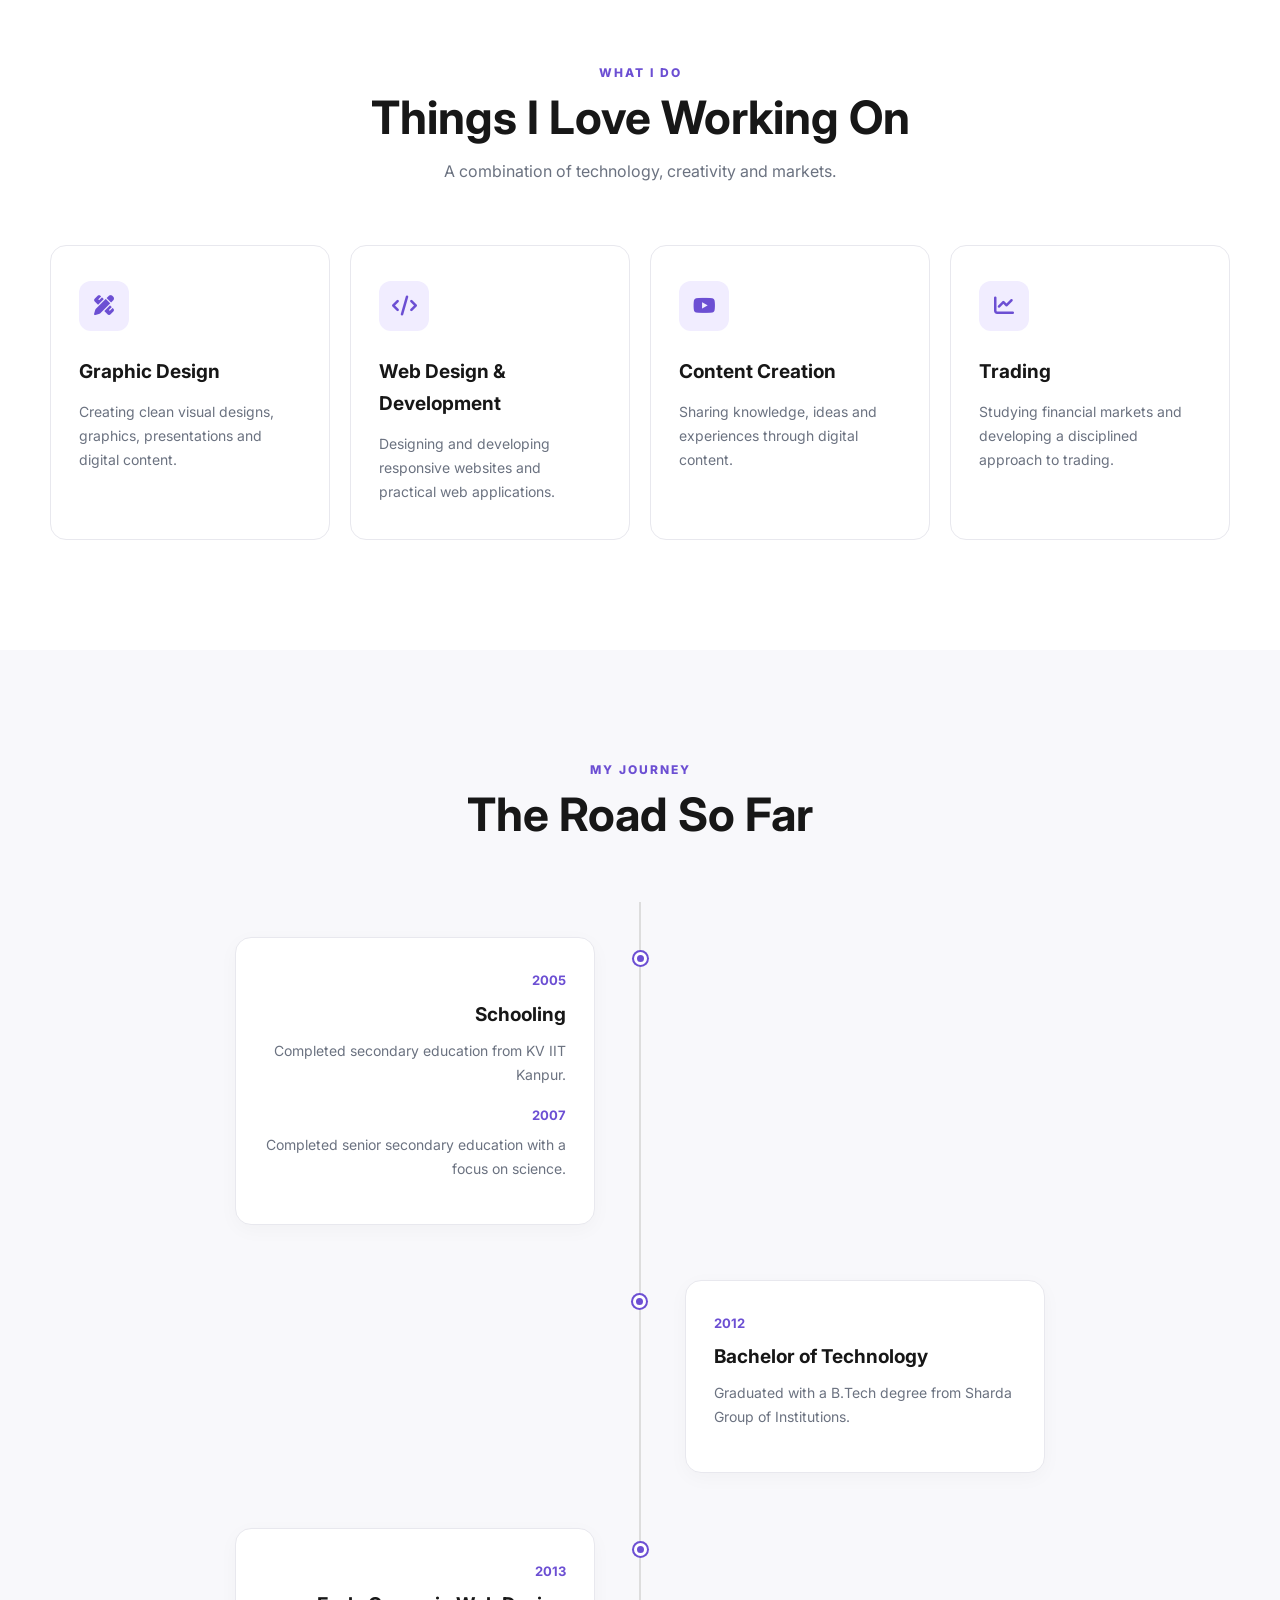
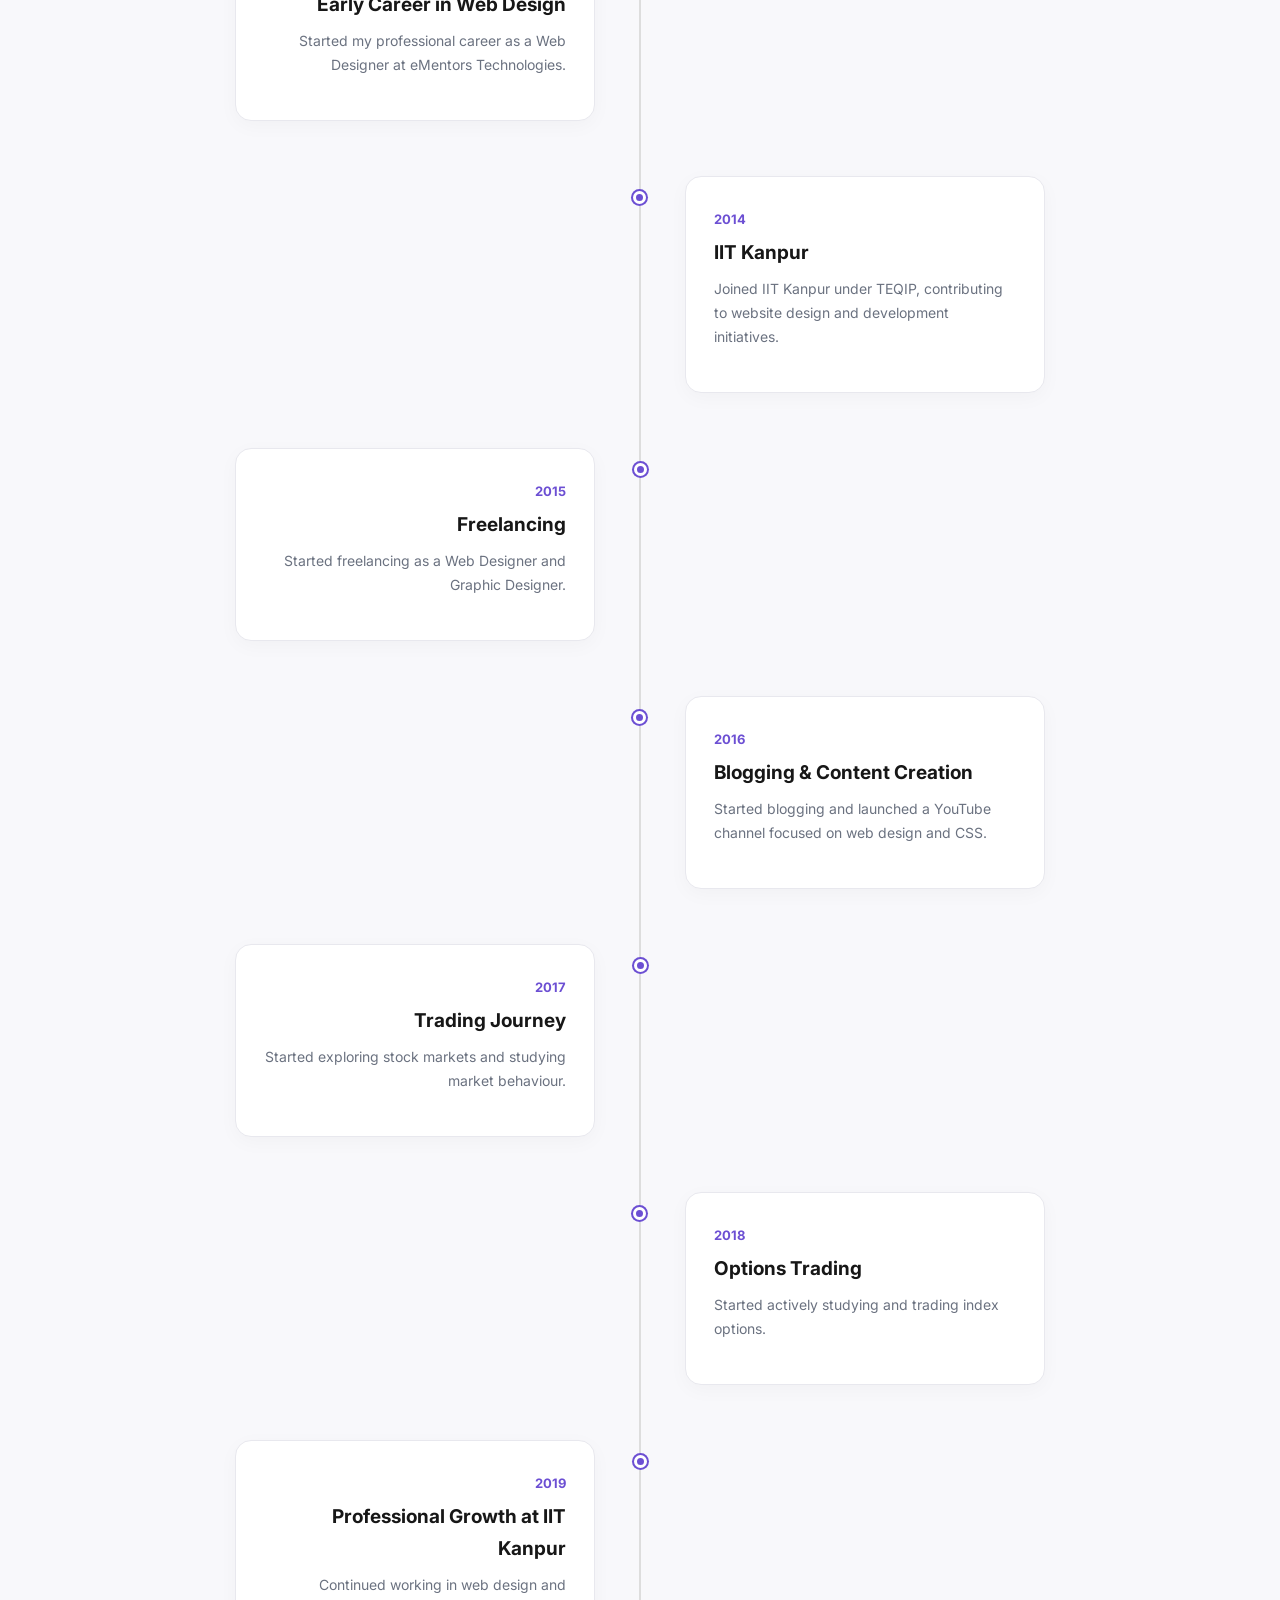
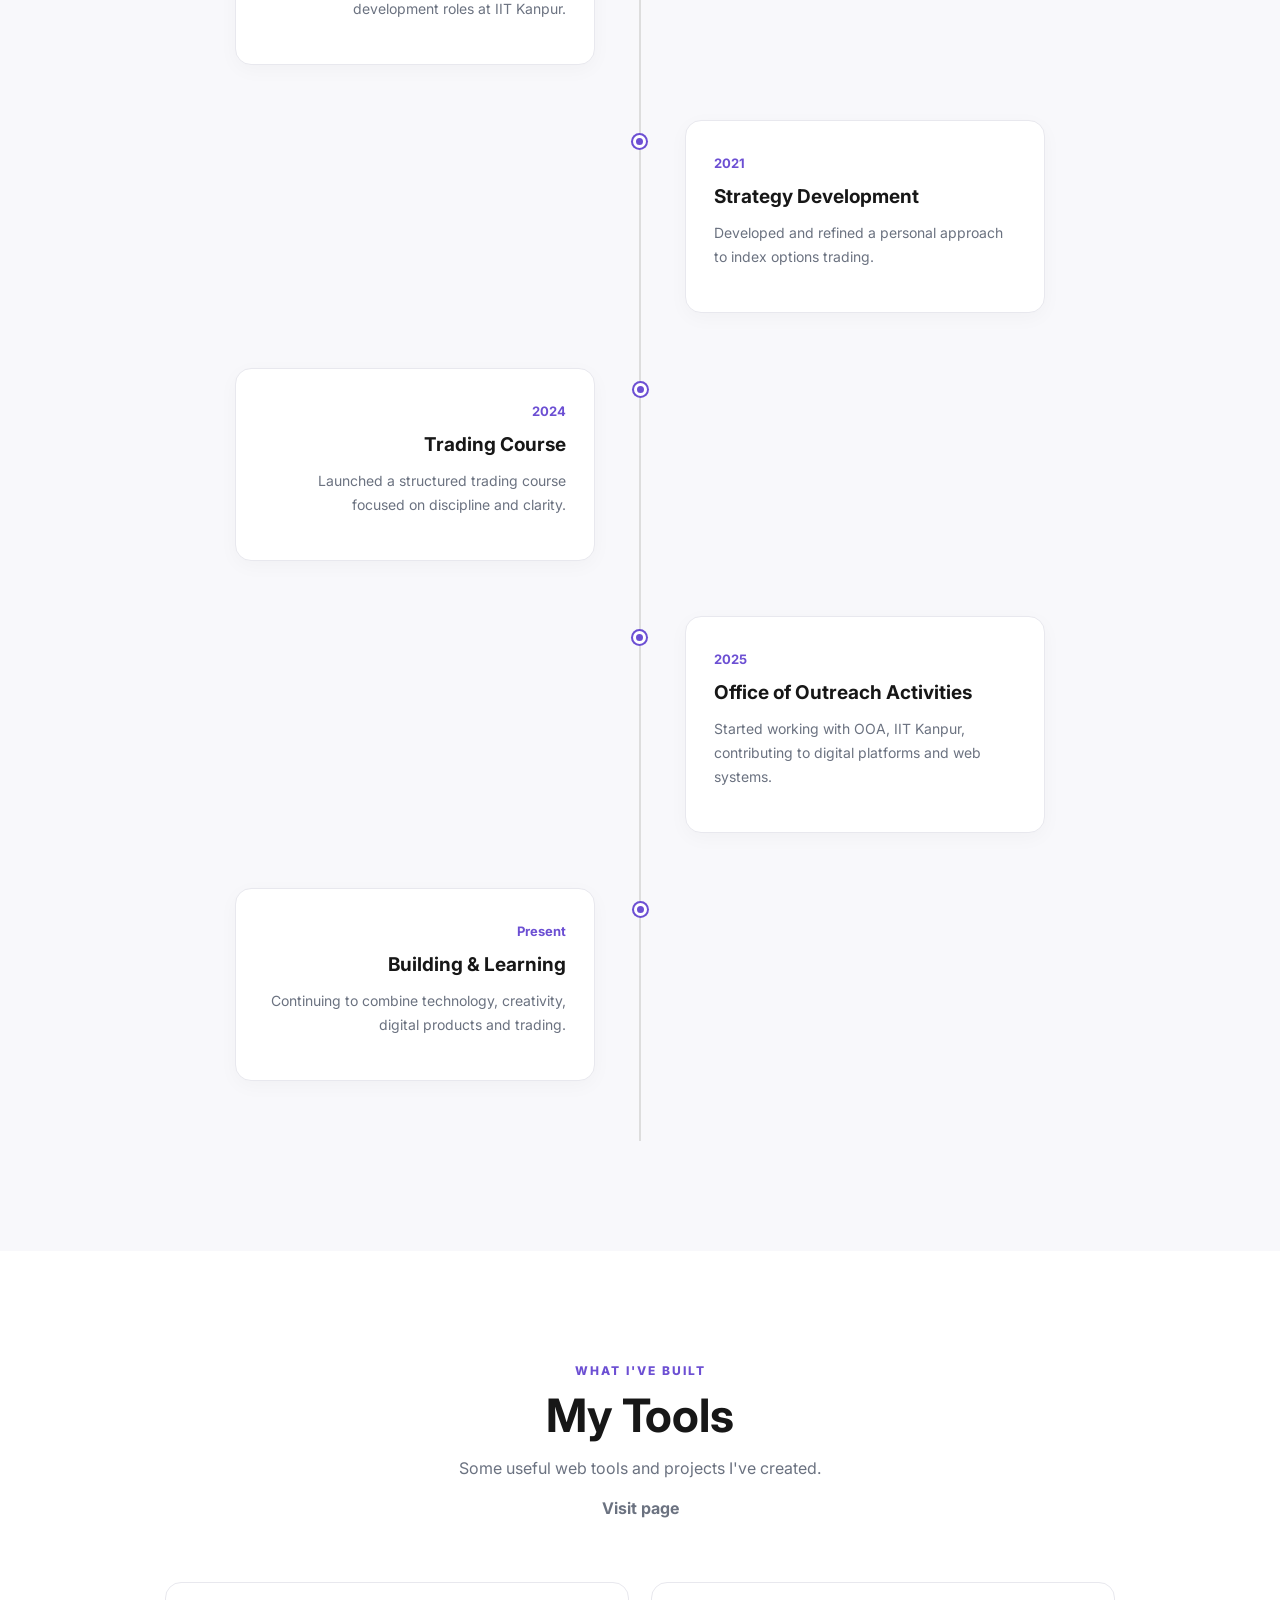
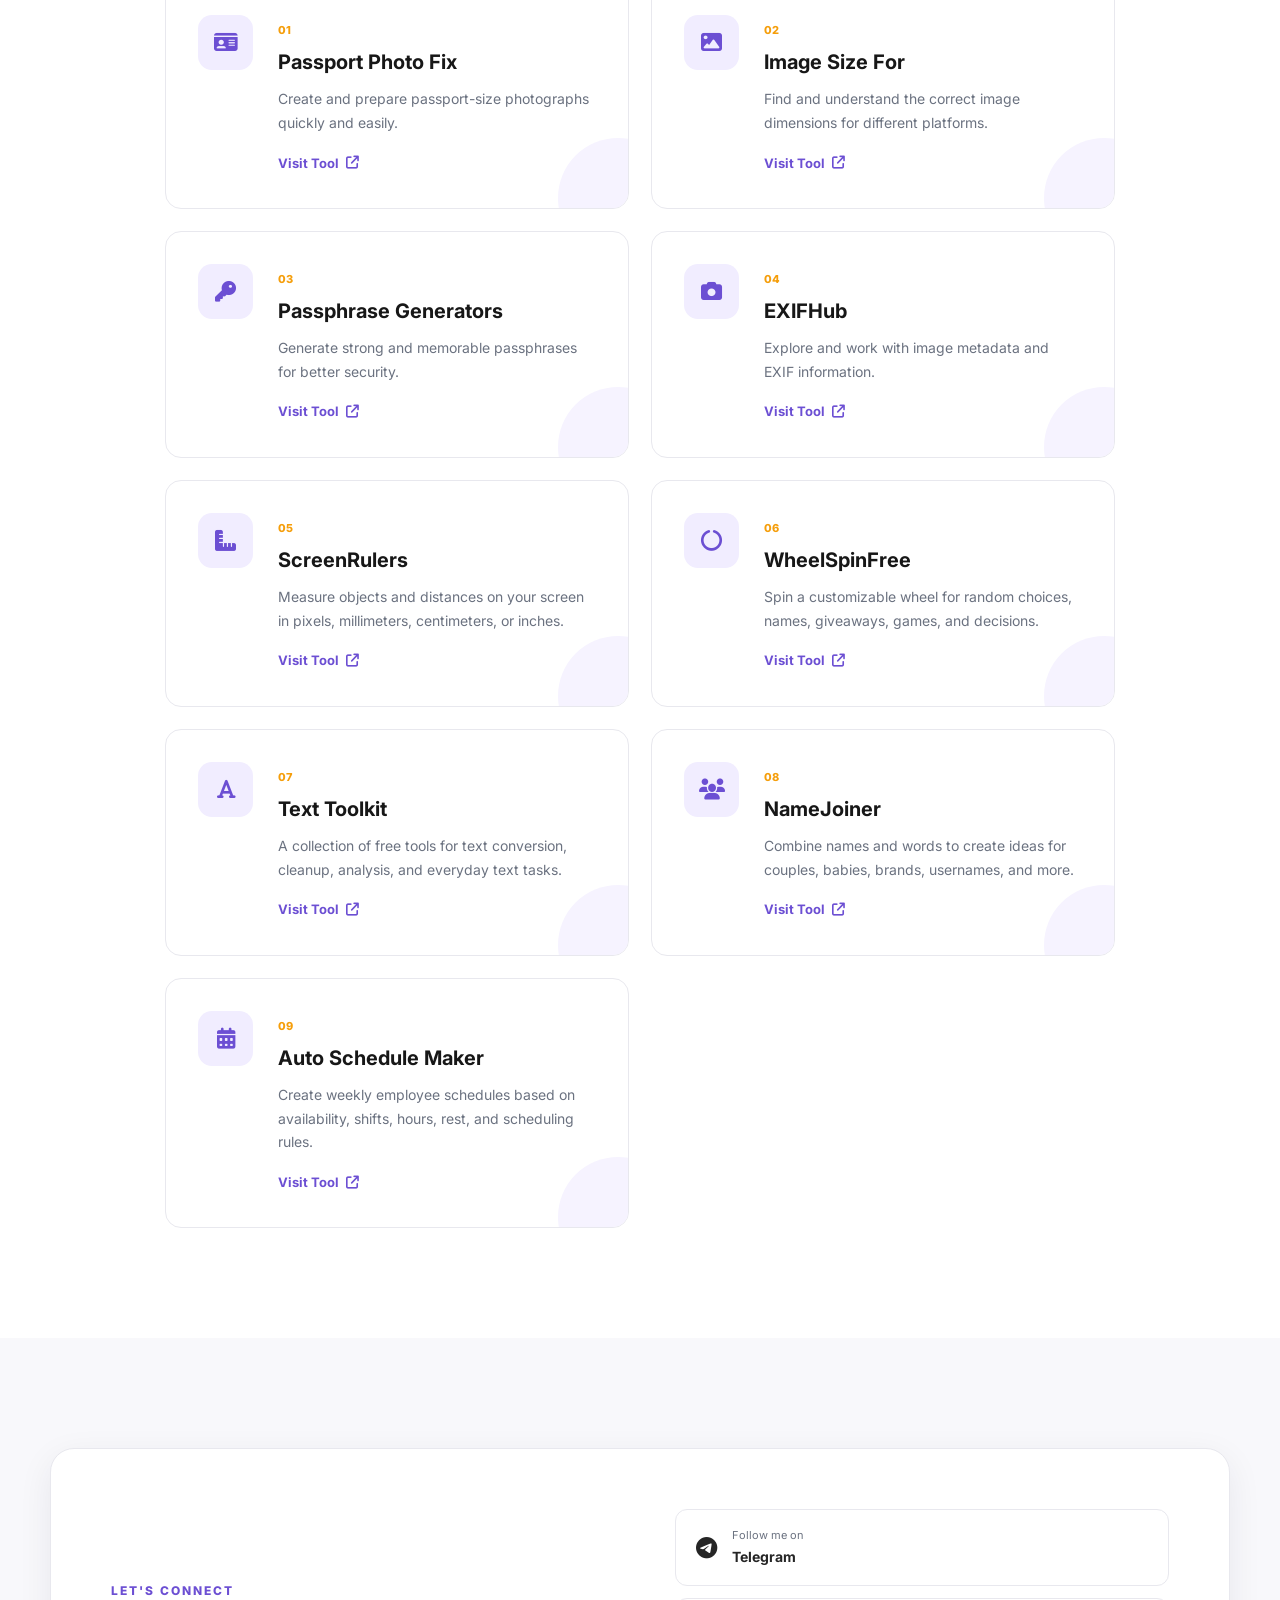
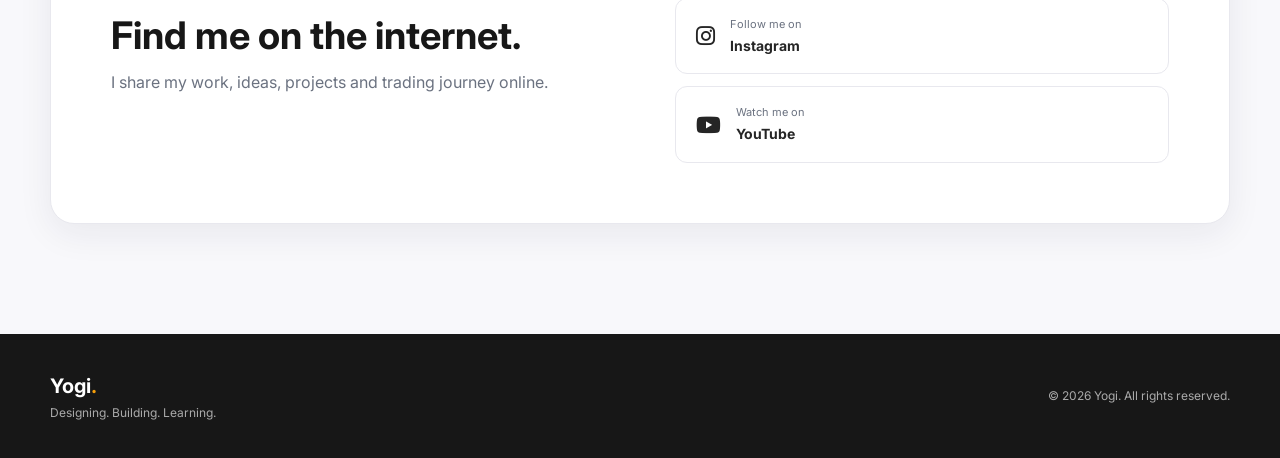
==== commit d5b0fed2: "Update index.html" ====
--- a/index.html
+++ b/index.html
@@ -6,8 +6,7 @@
 
     <title>Yogi | Designer, Developer & Trader</title>
 
-    <meta name="description"
-          content="Personal website of Yogi — web designer, developer, content creator and trader.">
+    <meta name="description" content="Personal website of Yogi — web designer, developer, content creator and trader.">
 
     <link rel="icon" href="images/favicon.png">
 
@@ -739,6 +738,7 @@
             <span>WHAT I'VE BUILT</span>
             <h2>My Tools</h2>
             <p>Some useful web tools and projects I've created.</p>
+            <p><a href="tools.html"><b>Visit page</b></a></p>
         </div>
 
         <div class="tools-grid">
@@ -992,4 +992,4 @@
 <script src="js/script.js"></script>
 
 </body>
-</html>+</html>
